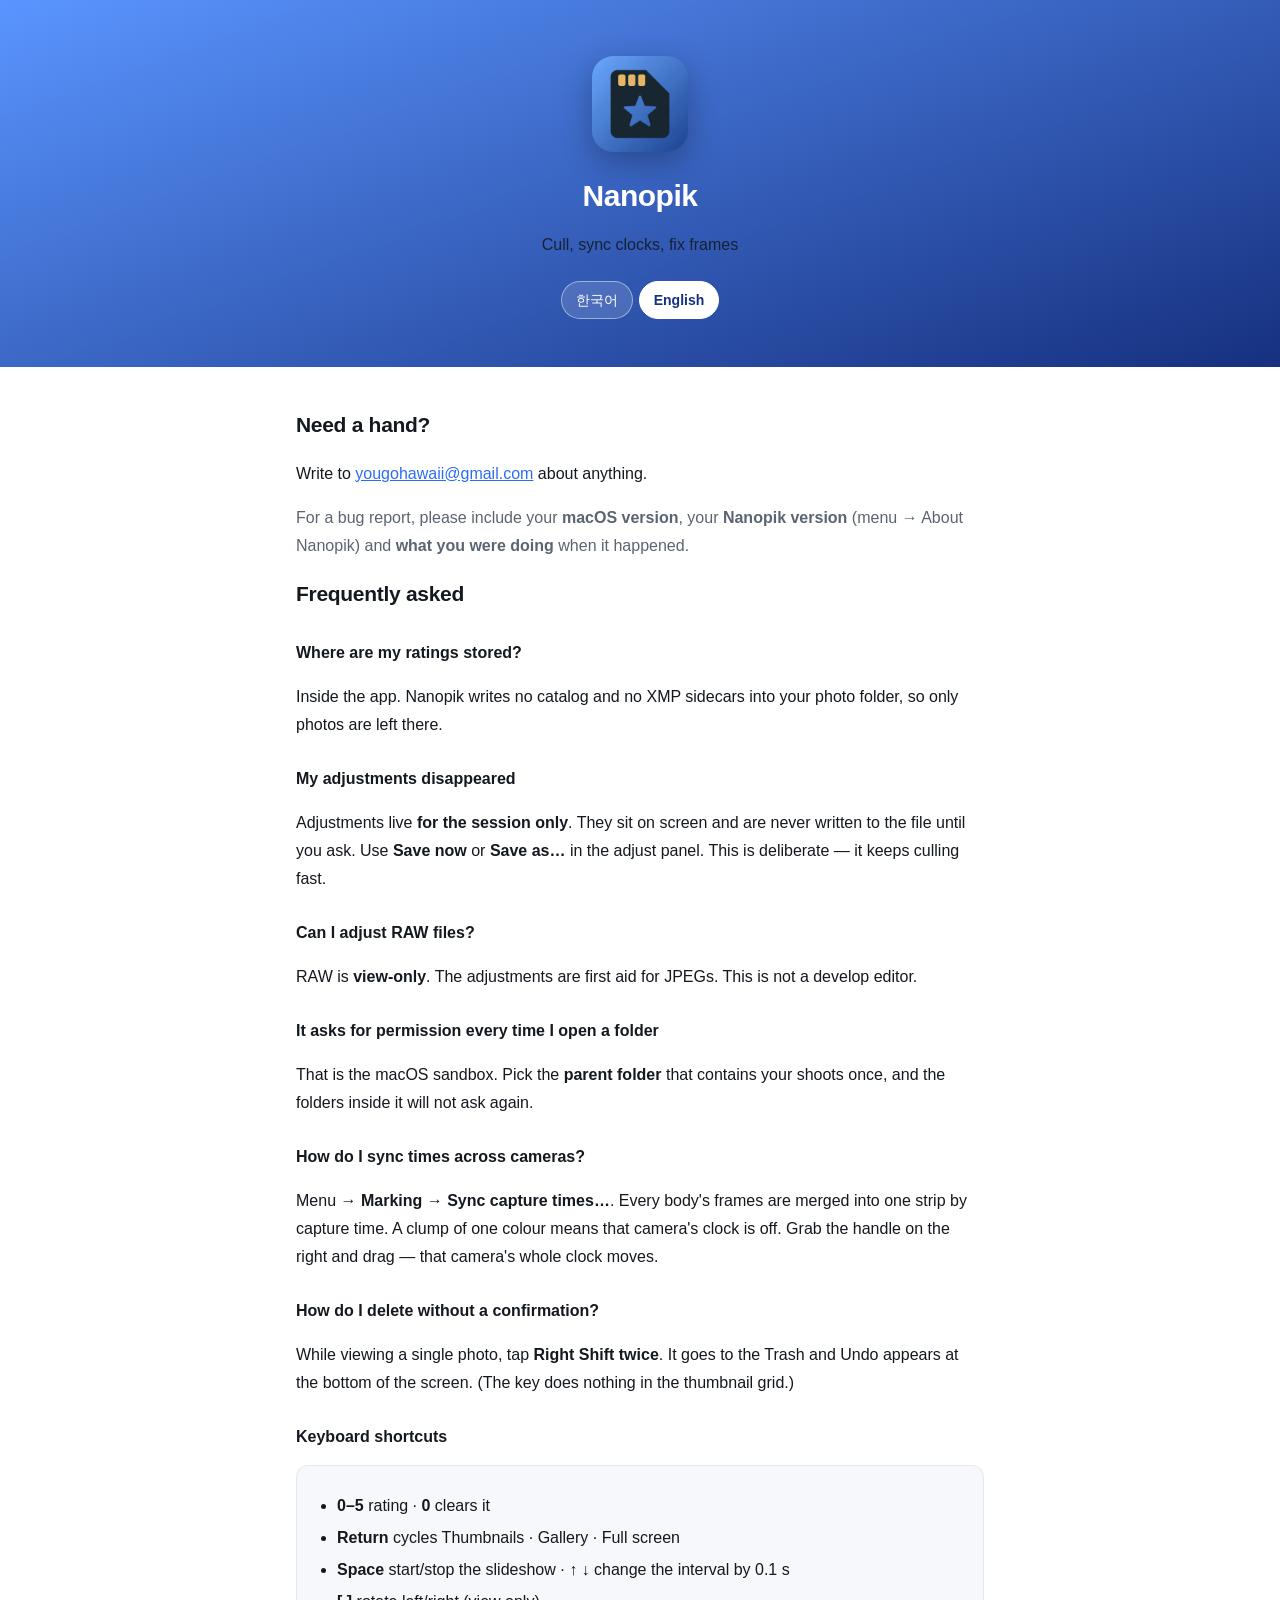
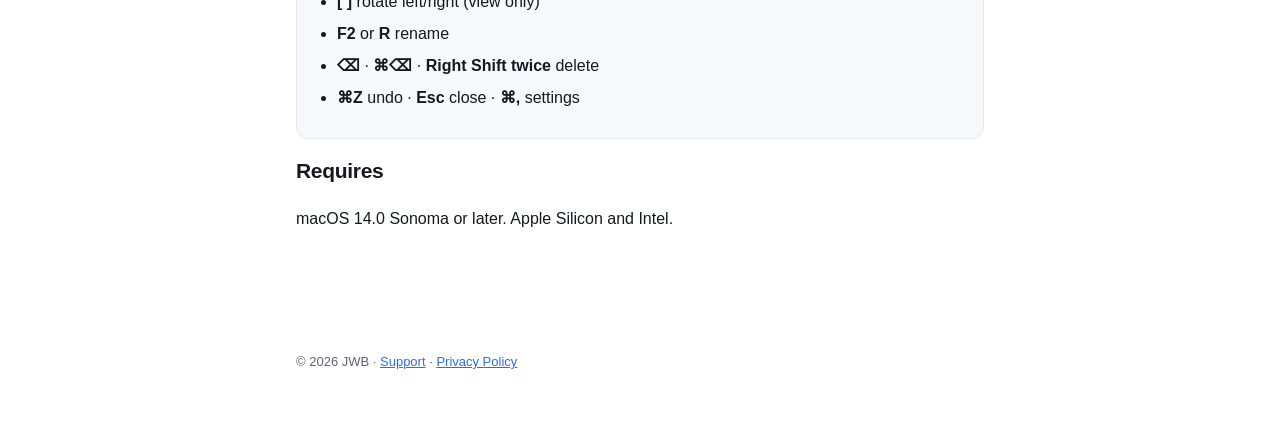
==== index.html @ 25fc917e "지원 페이지와 개인정보 처리방침" ====
<!doctype html>
<html lang="ko">
<meta charset="utf-8">
<meta name="viewport" content="width=device-width,initial-scale=1">
<title>Nanopik 지원 · Support</title>
<meta name="description" content="Nanopik — 본식·행사 사진 셀렉 도구. 지원 페이지.">
<link rel="stylesheet" href="style.css">
<link rel="icon" href="icon.png">
<header>
  <img src="icon.png" alt="Nanopik">
  <h1>Nanopik</h1>
  <p><span data-loc="ko">본식·행사 사진 셀렉 · 투바디 동기 · 응급 수정</span><span data-loc="en">Cull, sync clocks, fix frames</span></p>
  <div class="lang">
    <button data-pick="ko">한국어</button><button data-pick="en">English</button>
  </div>
</header>
<main>

<section data-loc="ko">
  <h2>도움이 필요하시면</h2>
  <p>무엇이든 메일로 보내 주십시오. <a href="mailto:yougohawaii@gmail.com">yougohawaii@gmail.com</a></p>
  <p class="dim">버그를 알려 주실 때는 <b>macOS 버전</b>, <b>Nanopik 버전</b>(메뉴 → Nanopik 정보),
     그리고 <b>무엇을 하다가 생겼는지</b>를 함께 적어 주시면 훨씬 빨리 찾습니다.</p>

  <h2>자주 묻는 것</h2>

  <h3>별점은 어디에 저장되나요?</h3>
  <p>앱이 따로 들고 있습니다. 사진 폴더에는 카탈로그도 XMP 사이드카도 만들지 않으므로,
     폴더에는 사진만 남습니다.</p>

  <h3>보정한 것이 사라졌습니다</h3>
  <p>보정은 <b>세션에만</b> 남습니다. 화면에 얹히기만 하고 파일에는 쓰지 않습니다.
     남기시려면 보정 패널의 <b>지금 저장</b> 또는 <b>다른 이름으로 저장</b>을 눌러 주십시오.
     일부러 이렇게 만들었습니다 — 고르는 일이 느려지지 않게 하기 위해서입니다.</p>

  <h3>RAW 도 보정할 수 있나요?</h3>
  <p>RAW 은 <b>보기 전용</b>입니다. 보정은 JPG 에 한한 응급 처치입니다.
     현상 편집기가 아닙니다.</p>

  <h3>폴더를 열 때마다 권한을 물어봅니다</h3>
  <p>macOS 샌드박스 때문입니다. <b>촬영 폴더들이 들어 있는 «위» 폴더</b>를 한 번 골라 주시면,
     그 아래 폴더들은 다시 묻지 않습니다.</p>

  <h3>여러 대로 찍은 사진의 시각을 맞추려면</h3>
  <p>메뉴에서 <b>마킹 → 촬영 시각 맞추기…</b> 를 엽니다. 모든 바디의 사진이 촬영 시각으로
     섞여 한 줄로 섭니다. 한 색이 뭉텅이로 몰려 있으면 그 카메라가 어긋난 것입니다.
     오른쪽 손잡이를 잡고 끌면 그 카메라의 시계가 통째로 움직입니다.</p>

  <h3>확인 없이 바로 지우려면</h3>
  <p>큰 사진으로 보는 중에 <b>오른쪽 Shift 를 두 번</b> 치면 확인 없이 휴지통으로 갑니다.
     되돌리기는 화면 아래에 바로 뜹니다. (썸네일 격자에서는 이 키가 동작하지 않습니다.)</p>

  <h3>단축키</h3>
  <div class="card">
    <ul>
      <li><b>0–5</b> 별점 · <b>0</b> 은 해제</li>
      <li><b>엔터</b> 썸네일 · 갤러리 · 전체화면 순환</li>
      <li><b>Space</b> 슬라이드쇼 시작·정지 · <b>↑ ↓</b> 간격 0.1초씩</li>
      <li><b>[ ]</b> 왼쪽·오른쪽 회전 (보기 전용)</li>
      <li><b>F2</b> 또는 <b>R</b> 이름 바꾸기</li>
      <li><b>⌫</b> · <b>⌘⌫</b> · <b>오른쪽 Shift 두 번</b> 파일 삭제</li>
      <li><b>⌘Z</b> 되돌리기 · <b>Esc</b> 닫기 · <b>⌘,</b> 설정</li>
    </ul>
  </div>

  <h2>필요한 것</h2>
  <p>macOS 14.0 Sonoma 이상. Apple Silicon 과 Intel 모두 지원합니다.</p>
</section>

<section data-loc="en">
  <h2>Need a hand?</h2>
  <p>Write to <a href="mailto:yougohawaii@gmail.com">yougohawaii@gmail.com</a> about anything.</p>
  <p class="dim">For a bug report, please include your <b>macOS version</b>, your
     <b>Nanopik version</b> (menu → About Nanopik) and <b>what you were doing</b> when it happened.</p>

  <h2>Frequently asked</h2>

  <h3>Where are my ratings stored?</h3>
  <p>Inside the app. Nanopik writes no catalog and no XMP sidecars into your photo folder,
     so only photos are left there.</p>

  <h3>My adjustments disappeared</h3>
  <p>Adjustments live <b>for the session only</b>. They sit on screen and are never written to
     the file until you ask. Use <b>Save now</b> or <b>Save as…</b> in the adjust panel.
     This is deliberate — it keeps culling fast.</p>

  <h3>Can I adjust RAW files?</h3>
  <p>RAW is <b>view-only</b>. The adjustments are first aid for JPEGs. This is not a develop editor.</p>

  <h3>It asks for permission every time I open a folder</h3>
  <p>That is the macOS sandbox. Pick the <b>parent folder</b> that contains your shoots once,
     and the folders inside it will not ask again.</p>

  <h3>How do I sync times across cameras?</h3>
  <p>Menu → <b>Marking → Sync capture times…</b>. Every body's frames are merged into one strip
     by capture time. A clump of one colour means that camera's clock is off. Grab the handle on
     the right and drag — that camera's whole clock moves.</p>

  <h3>How do I delete without a confirmation?</h3>
  <p>While viewing a single photo, tap <b>Right Shift twice</b>. It goes to the Trash and Undo
     appears at the bottom of the screen. (The key does nothing in the thumbnail grid.)</p>

  <h3>Keyboard shortcuts</h3>
  <div class="card">
    <ul>
      <li><b>0–5</b> rating · <b>0</b> clears it</li>
      <li><b>Return</b> cycles Thumbnails · Gallery · Full screen</li>
      <li><b>Space</b> start/stop the slideshow · <b>↑ ↓</b> change the interval by 0.1 s</li>
      <li><b>[ ]</b> rotate left/right (view only)</li>
      <li><b>F2</b> or <b>R</b> rename</li>
      <li><b>⌫</b> · <b>⌘⌫</b> · <b>Right Shift twice</b> delete</li>
      <li><b>⌘Z</b> undo · <b>Esc</b> close · <b>⌘,</b> settings</li>
    </ul>
  </div>

  <h2>Requires</h2>
  <p>macOS 14.0 Sonoma or later. Apple Silicon and Intel.</p>
</section>
</main>
<footer>
  <div data-loc="ko">© 2026 JWB · <a href="./">지원</a> · <a href="privacy.html">개인정보 처리방침</a></div>
  <div data-loc="en">© 2026 JWB · <a href="./">Support</a> · <a href="privacy.html">Privacy Policy</a></div>
</footer>
<script src="lang.js"></script>
---- style.css ----
/* Nanopik 공개 페이지. 아이콘과 같은 파랑을 쓴다.
   ⛔ 여기 값을 손으로 흩뜨리지 말 것 — 색은 `Design/icon/MakeIcon.swift` 의 상수와 같다. */
:root{
  --blue-1:#5A95FF; --blue-2:#16307F;
  --bg:#ffffff; --fg:#14181f; --dim:#5b6472; --line:#e3e7ee; --card:#f6f8fb;
}
@media (prefers-color-scheme: dark){
  :root:not([data-theme="light"]){
    --bg:#0f1115; --fg:#e6eaf2; --dim:#9aa4b4; --line:#242a34; --card:#161a21;
  }
}
:root[data-theme="dark"]{
  --bg:#0f1115; --fg:#e6eaf2; --dim:#9aa4b4; --line:#242a34; --card:#161a21;
}
*{box-sizing:border-box}
body{margin:0;background:var(--bg);color:var(--fg);
  font:16px/1.75 -apple-system,BlinkMacSystemFont,"Apple SD Gothic Neo","Segoe UI",sans-serif;
  -webkit-font-smoothing:antialiased}
header{background:linear-gradient(160deg,var(--blue-1),var(--blue-2));color:#fff;
  padding:56px 16px 48px;text-align:center}
header img{width:96px;height:96px;border-radius:21.5px;display:block;margin:0 auto 18px;
  box-shadow:0 10px 30px rgba(0,0,0,.28)}
header h1{margin:0;font-size:30px;letter-spacing:-.5px}
header p{margin:8px 0 0;opacity:.86;font-size:16px}
main{max-width:720px;margin:0 auto;padding:0 16px 80px}
section{padding-top:40px}
h2{font-size:21px;margin:0 0 10px;letter-spacing:-.3px}
h3{font-size:16px;margin:26px 0 6px}
p,li{color:var(--fg)}
.dim{color:var(--dim)}
ul{padding-left:20px;margin:8px 0}
li{margin:4px 0}
.card{background:var(--card);border:1px solid var(--line);border-radius:12px;padding:18px 20px;margin:14px 0}
a{color:#2a6df4}
/* ⛔ 선택자와 @media 를 쉼표로 잇지 말 것 — 규칙이 통째로 버려진다(위에서 한 번 그랬다). */
@media (prefers-color-scheme: dark){:root:not([data-theme="light"]) a{color:#7fb0ff}}
:root[data-theme="dark"] a{color:#7fb0ff}
hr{border:0;border-top:1px solid var(--line);margin:44px 0 0}
footer{max-width:720px;margin:0 auto;padding:22px 16px 60px;color:var(--dim);font-size:13px}
.lang{display:flex;gap:6px;justify-content:center;margin-top:22px}
.lang button{border:1px solid rgba(255,255,255,.45);background:rgba(255,255,255,.14);color:#fff;
  padding:6px 14px;border-radius:999px;font:inherit;font-size:14px;cursor:pointer}
.lang button[aria-pressed="true"]{background:#fff;color:var(--blue-2);border-color:#fff;font-weight:600}
/* ⛔ 선택자를 `[lang]` 으로 두지 말 것 — <html lang="…"> 까지 걸려 페이지가 통째로 사라진다. */
[data-loc]{display:none}
[data-loc].on{display:block}
span[data-loc].on{display:inline}
@media (max-width:520px){header{padding:40px 16px 36px}header h1{font-size:25px}}
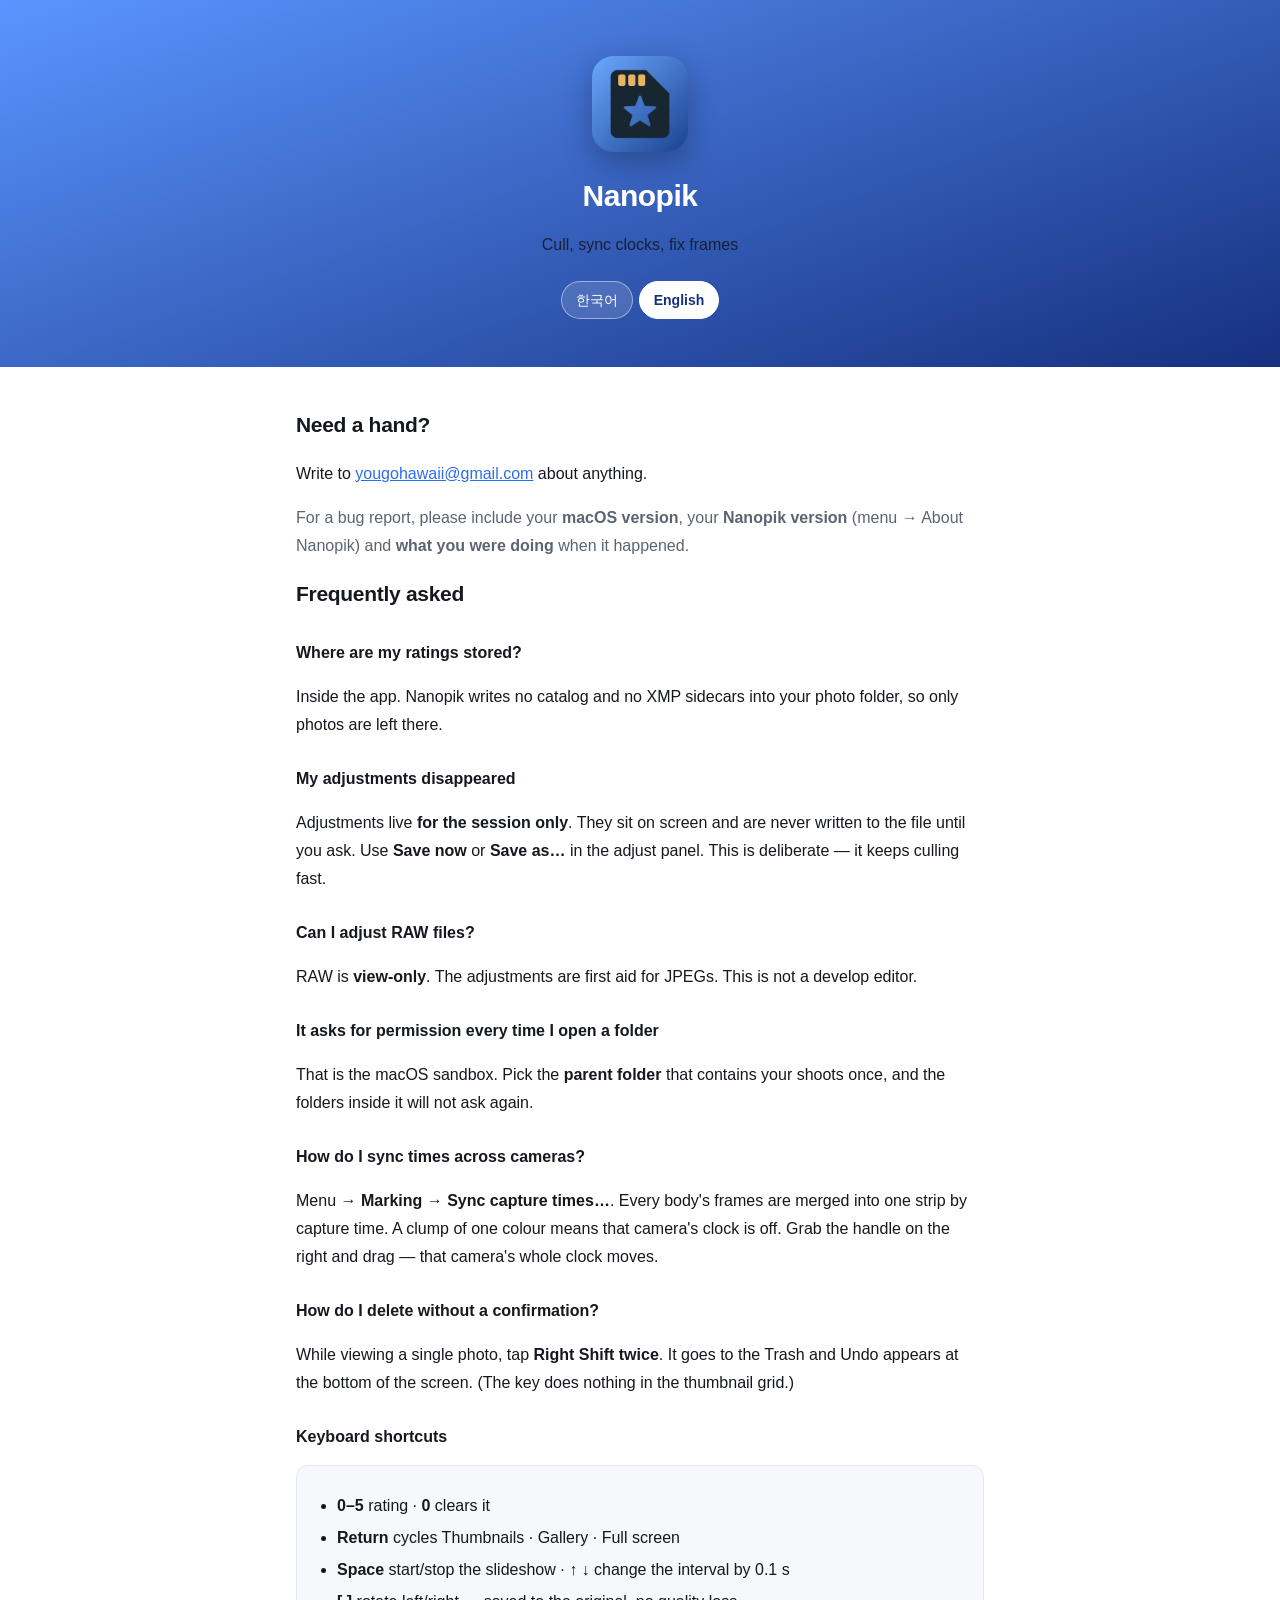
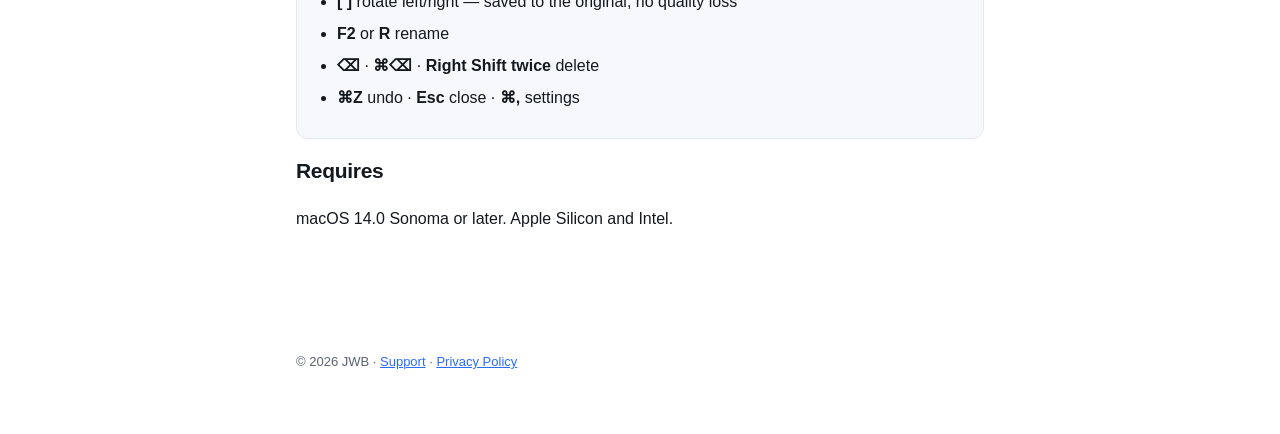
==== commit 43149c35: "회전 — 이제 원본에 저장된다 (1.1.0) 「보기 전용」이라던 두 줄을 고친다. 1.1.0 부터 [ ] 회전은 원본 파일에 바로 저장되고 화질은 그대로다(EXIF 방향만 바꾼다)" ====
--- a/index.html
+++ b/index.html
@@ -56,7 +56,7 @@
       <li><b>0–5</b> 별점 · <b>0</b> 은 해제</li>
       <li><b>엔터</b> 썸네일 · 갤러리 · 전체화면 순환</li>
       <li><b>Space</b> 슬라이드쇼 시작·정지 · <b>↑ ↓</b> 간격 0.1초씩</li>
-      <li><b>[ ]</b> 왼쪽·오른쪽 회전 (보기 전용)</li>
+      <li><b>[ ]</b> 왼쪽·오른쪽 회전 — 원본에 바로 저장, 화질은 그대로</li>
       <li><b>F2</b> 또는 <b>R</b> 이름 바꾸기</li>
       <li><b>⌫</b> · <b>⌘⌫</b> · <b>오른쪽 Shift 두 번</b> 파일 삭제</li>
       <li><b>⌘Z</b> 되돌리기 · <b>Esc</b> 닫기 · <b>⌘,</b> 설정</li>
@@ -106,7 +106,7 @@
       <li><b>0–5</b> rating · <b>0</b> clears it</li>
       <li><b>Return</b> cycles Thumbnails · Gallery · Full screen</li>
       <li><b>Space</b> start/stop the slideshow · <b>↑ ↓</b> change the interval by 0.1 s</li>
-      <li><b>[ ]</b> rotate left/right (view only)</li>
+      <li><b>[ ]</b> rotate left/right — saved to the original, no quality loss</li>
       <li><b>F2</b> or <b>R</b> rename</li>
       <li><b>⌫</b> · <b>⌘⌫</b> · <b>Right Shift twice</b> delete</li>
       <li><b>⌘Z</b> undo · <b>Esc</b> close · <b>⌘,</b> settings</li>
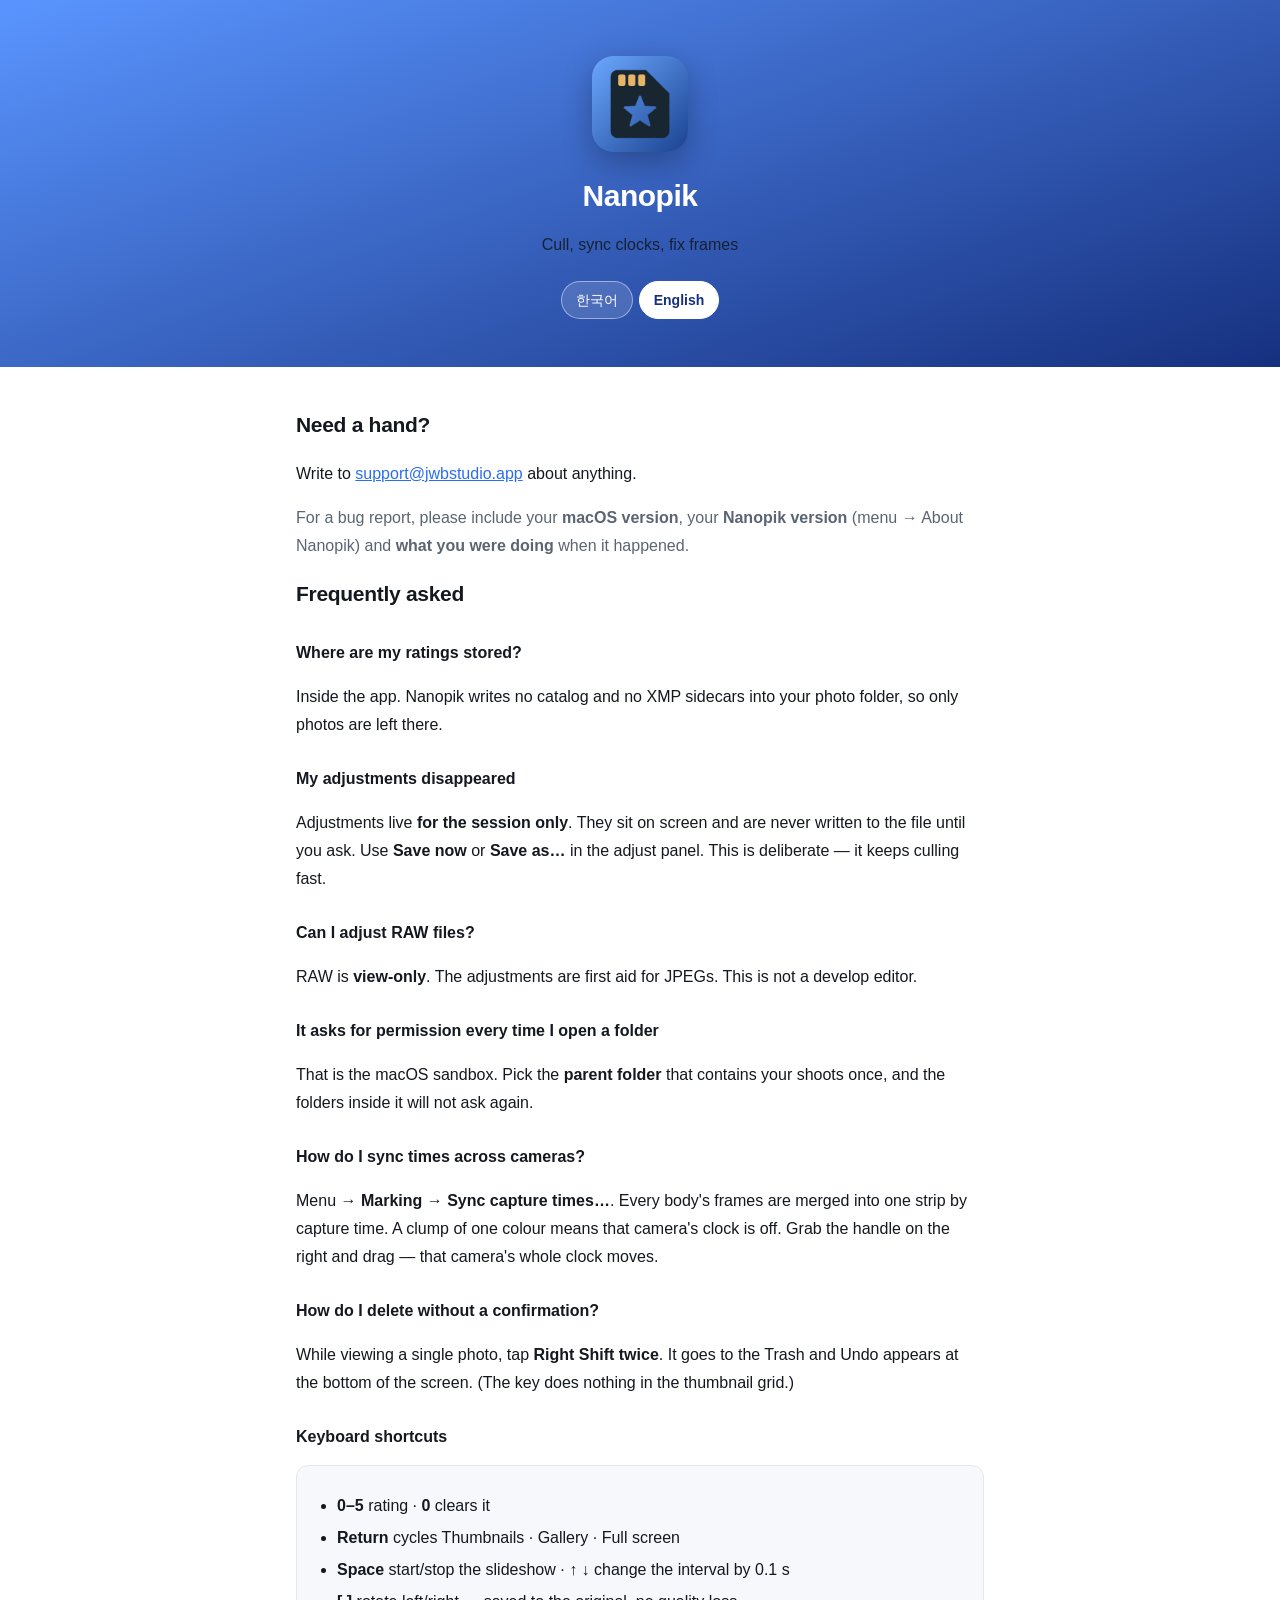
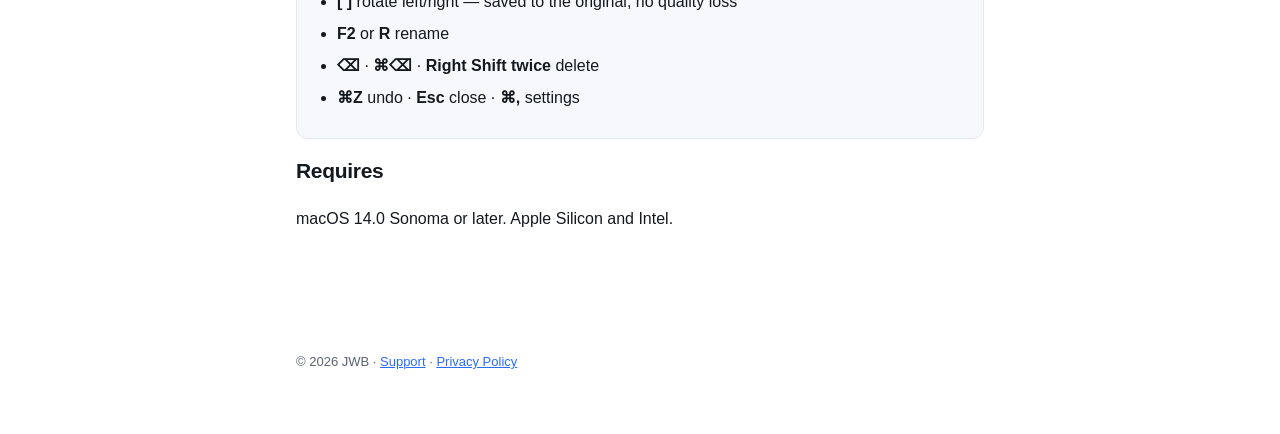
==== commit a275e577: "Nanopik 저장소 Site/ 에서 갱신 — 문의 주소를 support@jwbstudio.app 으로, 처리방침에 «메일로 문의하실 때»(쓰는 곳·보관 1년·Gmail 국외 보관" ====
--- a/index.html
+++ b/index.html
@@ -18,7 +18,7 @@
 
 <section data-loc="ko">
   <h2>도움이 필요하시면</h2>
-  <p>무엇이든 메일로 보내 주십시오. <a href="mailto:yougohawaii@gmail.com">yougohawaii@gmail.com</a></p>
+  <p>무엇이든 메일로 보내 주십시오. <a href="mailto:support@jwbstudio.app">support@jwbstudio.app</a></p>
   <p class="dim">버그를 알려 주실 때는 <b>macOS 버전</b>, <b>Nanopik 버전</b>(메뉴 → Nanopik 정보),
      그리고 <b>무엇을 하다가 생겼는지</b>를 함께 적어 주시면 훨씬 빨리 찾습니다.</p>
 
@@ -69,7 +69,7 @@
 
 <section data-loc="en">
   <h2>Need a hand?</h2>
-  <p>Write to <a href="mailto:yougohawaii@gmail.com">yougohawaii@gmail.com</a> about anything.</p>
+  <p>Write to <a href="mailto:support@jwbstudio.app">support@jwbstudio.app</a> about anything.</p>
   <p class="dim">For a bug report, please include your <b>macOS version</b>, your
      <b>Nanopik version</b> (menu → About Nanopik) and <b>what you were doing</b> when it happened.</p>
 
